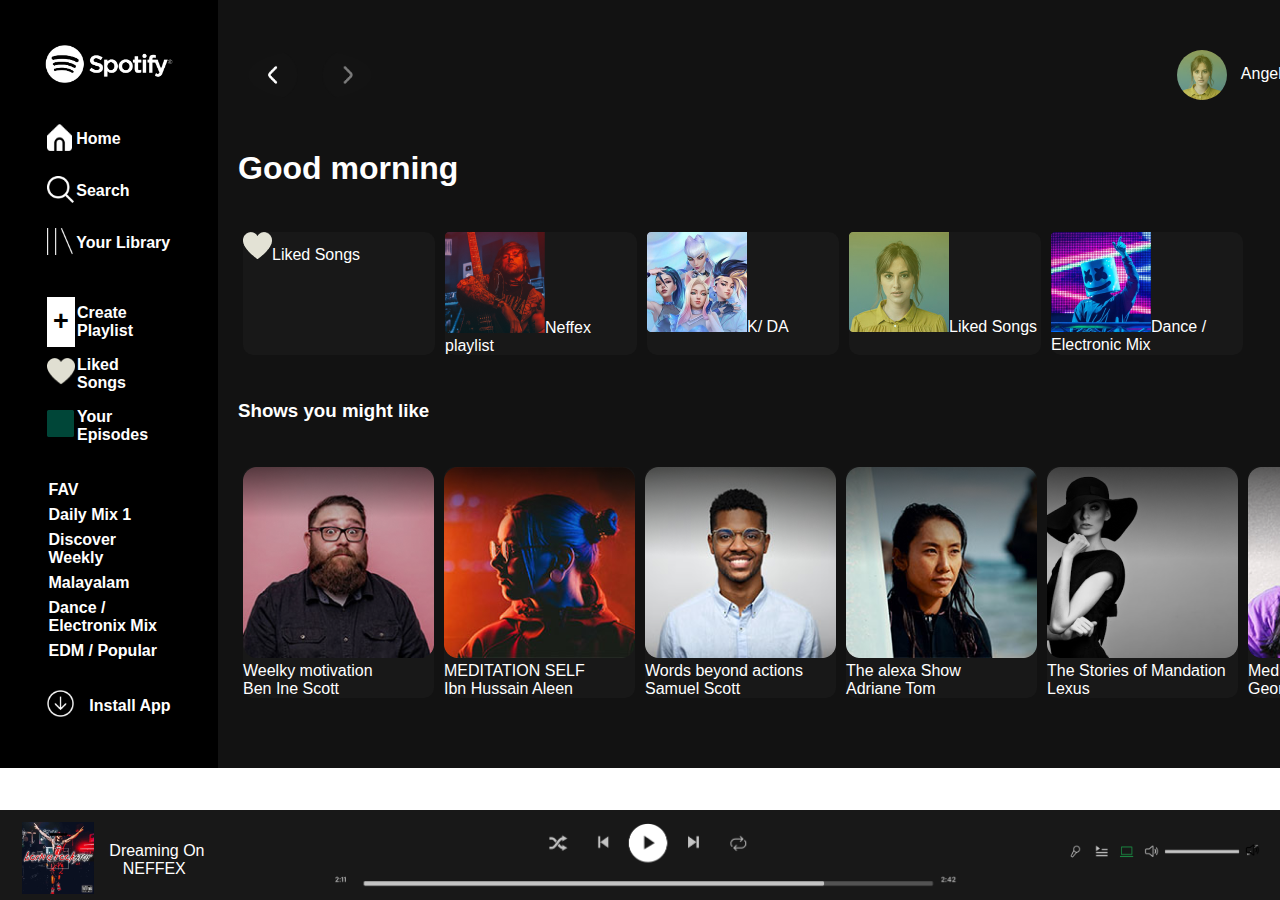
==== spotifyClone.html @ 3a81398f "CA Completed" ====
<!DOCTYPE html>
<html lang="en">
<head>
    <meta charset="UTF-8">
    <meta name="viewport" content="width=device-width, initial-scale=1.0">
    <title>Document</title>
    <link rel="stylesheet" href="spotifyClone.css">
</head>
<body>
    <div id="Upper-container">
    <section id="container-for-navigation-menu">
        <nav>
            <div class="nav-menu"><a href="#"><img src="./assets/Spotify logo.png" alt="" id="logo"></a></div>
        <div class="nav-menu" id="general-nav-menu">
            <table cellpadding = "10px" id="general-nav-menu-table">
                <tr>
                    <td><img src="./assets/Home.png" alt="home" class="nav-menu-images"></td>
                    <td>Home</td>
                </tr>
                <tr>
                    <td><img src="./assets/Search.png" alt="search" class="nav-menu-images"></td>
                    <td>Search</td>
                </tr>
                <tr>
                    <td><img src="./assets/YourLibrary.png" alt="yourLibrary" class="nav-menu-images"></td>
                    <td>Your Library</td>
                </tr>
            </table>
        </div>

        <div class="nav-menu" id="playlist-nav-menu">
            <table cellpadding = "10px" id="playlist-nav-menu-table">
                <tr>
                    <td id="addPlaylist">+</td>
                    <td>Create Playlist</td>
                </tr>
                <tr>
                    <td class="likedSongs"><img src="./assets/heart.png" alt="search" class="nav-menu-images"></td>
                    <td>Liked Songs</td>
                </tr>
                <tr>
                    <td><img src="./assets/object4.png" alt="" class="nav-menu-images"></td>
                    <td>Your Episodes</td>
                </tr>
            </table>
        </div>

        <div class="nav-menu" id="fav-list-menu">
            <ul>
                <li><strong>FAV</strong></li>
                <li>Daily Mix 1</li>
                <li>Discover Weekly</li>
                <li>Malayalam</li>
                <li>Dance / Electronix Mix</li>
                <li>EDM / Popular</li>
            </ul>
        </div>
        <div class="nav-menu" id="install-app">
            <table cellpadding = "10px" id="install-table">
                <tr>
                    <td><a href="#">
                        <span><img src="./assets/grommet-icons_install-option.png" alt="" class="nav-menu-images"></span>
                    </a></td>
                    <td><a href="#">
                        <span>&nbsp;&nbsp;&nbsp;Install App</span>
                    </a></td>
                </tr>
            </table>
        </div>
        </nav>
    </section>
    <section id="container-for-song-lists">
        <div class="song-lists" id="top-bar">
            <img src="./assets/top arrow navigation.png" alt="navArrow" class="top-nav">
            <span>
                <span><img src="./assets/image1.png" alt="userImg" class="top-nav"></span>
                <span>Angel</span>
                <span><img src="./assets/fi-ss-caret-down.png" alt="" class="top-nav"></span>
            </span>
        </div>
        <h1 class="song-lists">Good morning</h1>
        <div class="song-lists">
            <ul id = "SongList">
                <li><img src="./assets/heart.png" alt=""><span>Liked Songs</span></li>
                <li><img src="./assets/image4.png" alt=""><span>Neffex playlist</span></li>
                <li><img src="./assets/image3.png" alt=""><span>K/ DA</span></li>
                <li class="likedSongs"><img src="./assets/image1.png" alt=""><span>Liked Songs</span></li>
                <li><img src="./assets/image2.png" alt=""><span>Dance / Electronic
                    Mix</span></li>
            </ul>
        </div>
        <div class="song-lists" id="shows-you-migt-like-heading">
            <h3>Shows you might like</h3>
            <p>SEE ALL</p>
        </div>
        
        <div class="song-lists">
            <ul>
                <li><img src="./assets/image9.png" alt="">Weelky motivation <br> Ben Ine Scott</li>
                <li><img src="./assets/image8.png" alt="">MEDITATION SELF <br> Ibn Hussain Aleen</li>
                <li><img src="./assets/image7.png" alt="">Words beyond actions <br> Samuel Scott</li>
                <li><img src="./assets/image6.png" alt="">The alexa Show <br> Adriane Tom</li>
                <li><img src="./assets/image5.png" alt="">The Stories of Mandation <br> Lexus</li>
                <li><img src="./assets/image10.png" alt="">Meditation Daily basis <br> Georgine Martha</li>
            </ul>
        </div>
    </section>
    </div>

    <div id="lower-container">
                <div id="current-song-logo">
                    <table>
                        <tr>
                            <td><img src="./assets/image11.png" alt="" id="current-song-logo"></td>
                            <td>&nbsp;&nbsp;&nbsp;Dreaming On <br>&nbsp;&nbsp;&nbsp;&nbsp;&nbsp;&nbsp;NEFFEX</td>
                        </tr>
                    </table>
                </div>
                <div><img src="./assets/Music Player Options.png" alt="" id="controls">
                </div>
                <div >
                    <img src="./assets/Right options.png" alt="" id="right-options">
                </div>
    </div>
    </div>
</body>
</html>
---- spotifyClone.css ----
@import url('');

*{
    margin: 0px;
    padding: 0px;
    color: white;
    font-family: Verdana, Geneva, Tahoma, sans-serif;
    box-sizing: border-box;
}

a{
   
    text-decoration: none;
}
ul{
    list-style-type: none;
}

#container-for-navigation-menu{
    background-color: black;
    width: 20vw;
    padding: 20px;
}

#container-for-navigation-menu div{
    margin: 25px;
    font-weight: 600;
}

#container-for-song-lists{
    background-color: #121212;
    width: 90vw;
}

#lower-container{
    background-color: #181818;
    position: fixed;
    bottom: 0px;
    height: 10vh;
    width: 100vw;
}
#Upper-container{
    display: flex;
    flex-direction: row;
}
.nav-menu-images{
    height: 3vh;
}
.nav-menu{
    margin: 10px;
}
#logo{
    width: 10vw;
}
#addPlaylist{
    font-size: 3vh;
    background-color: white;
    color: black;
    text-align: center;
}
#playlist-nav-menu-table,#general-nav-menu-table{
    height: 17.5vh;
    width: 100%;
}
#playlist-nav-menu-table td, #general-nav-menu-table td,#install-table{
    vertical-align:middle;
}
#fav-list-menu li{
    padding: 3.5px;
}
#lower-container{
    display: flex;
    flex-direction: row;
    justify-content: space-between;
    padding-left: 20px;
    padding-right: 20px;
    padding-top: 10px;
}
#container-current-song div{
    margin-top: auto;
    margin-bottom: auto;
}
#current-device{
    background-color: #1ED760;
}
#current-song-logo,#controls{
    height: 8vh;
}
#controls{
    height: 8vh;
    margin-left: 30px;
}
#right-options{
    width: 15vw;
    margin-top: 20px;
}
#current-song div{
    display: inline-block;
}
.song-lists{
    display: flex;
    margin-left: 20px;
    margin-right: 20px;
    margin-top: 40px;
    margin-bottom: 40px;
    justify-content: space-between;
    flex-wrap: wrap;
}
.song-lists ul{
    display: flex;
}
.song-lists ul li{
    background-color: #181818;
    margin: 5px;
    border-radius: 10px;
    vertical-align:middle;
}
#top-bar .top-nav{
    height: 70px;
    border-radius: 50%;
    vertical-align:middle;
    font-size: 50px;
    padding: 10px;
}
#SongList li {
    width: 15vw;
    vertical-align: middle;
}
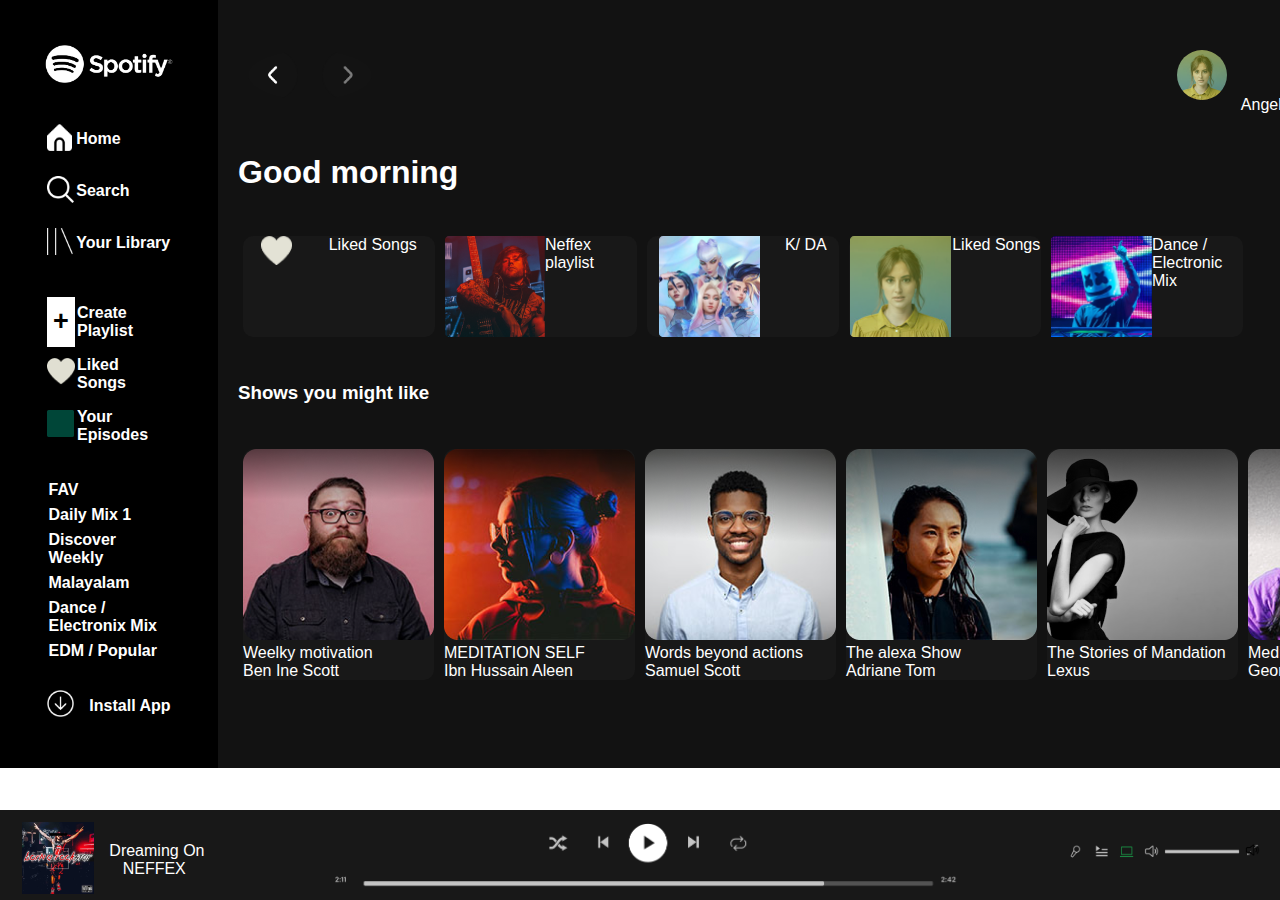
==== commit 013c4896: "Completed CA" ====
--- a/spotifyClone.html
+++ b/spotifyClone.html
@@ -14,16 +14,22 @@
         <div class="nav-menu" id="general-nav-menu">
             <table cellpadding = "10px" id="general-nav-menu-table">
                 <tr>
+                    <a href="#">
                     <td><img src="./assets/Home.png" alt="home" class="nav-menu-images"></td>
                     <td>Home</td>
+                    </a>
                 </tr>
                 <tr>
+                    <a href="#">
                     <td><img src="./assets/Search.png" alt="search" class="nav-menu-images"></td>
                     <td>Search</td>
+                    </a>
                 </tr>
-                <tr>
+                <tr> 
+                    <a href="#">
                     <td><img src="./assets/YourLibrary.png" alt="yourLibrary" class="nav-menu-images"></td>
                     <td>Your Library</td>
+                    </a>
                 </tr>
             </table>
         </div>
@@ -31,28 +37,34 @@
         <div class="nav-menu" id="playlist-nav-menu">
             <table cellpadding = "10px" id="playlist-nav-menu-table">
                 <tr>
+                    <a href="#">
                     <td id="addPlaylist">+</td>
                     <td>Create Playlist</td>
+                    </a>
                 </tr>
                 <tr>
+                    <a href="#">
                     <td class="likedSongs"><img src="./assets/heart.png" alt="search" class="nav-menu-images"></td>
                     <td>Liked Songs</td>
+                    </a>
                 </tr>
                 <tr>
+                    <a href="#">
                     <td><img src="./assets/object4.png" alt="" class="nav-menu-images"></td>
                     <td>Your Episodes</td>
+                    </a>
                 </tr>
             </table>
         </div>
 
         <div class="nav-menu" id="fav-list-menu">
             <ul>
-                <li><strong>FAV</strong></li>
-                <li>Daily Mix 1</li>
-                <li>Discover Weekly</li>
-                <li>Malayalam</li>
-                <li>Dance / Electronix Mix</li>
-                <li>EDM / Popular</li>
+                <li><a href="#"><strong>FAV</strong></a></li>
+                <li><a href="#">Daily Mix 1</a></li>
+                <li><a href="#">Discover Weekly</a></li>
+                <li><a href="#">Malayalam</a></li>
+                <li><a href="#">Dance / Electronix Mix</a></li>
+                <li><a href="#">EDM / Popular</a></li>
             </ul>
         </div>
         <div class="nav-menu" id="install-app">
@@ -81,7 +93,7 @@
         <h1 class="song-lists">Good morning</h1>
         <div class="song-lists">
             <ul id = "SongList">
-                <li><img src="./assets/heart.png" alt=""><span>Liked Songs</span></li>
+                <li><img src="./assets/heart.png" alt="" id="likedSong"><span>Liked Songs</span></li>
                 <li><img src="./assets/image4.png" alt=""><span>Neffex playlist</span></li>
                 <li><img src="./assets/image3.png" alt=""><span>K/ DA</span></li>
                 <li class="likedSongs"><img src="./assets/image1.png" alt=""><span>Liked Songs</span></li>
--- a/spotifyClone.css
+++ b/spotifyClone.css
@@ -113,17 +113,19 @@
     background-color: #181818;
     margin: 5px;
     border-radius: 10px;
-    vertical-align:middle;
 }
 #top-bar .top-nav{
     height: 70px;
     border-radius: 50%;
-    vertical-align:middle;
     font-size: 50px;
     padding: 10px;
+    align-items: center;
+}
+#likedSong{
+    height: 30px;
 }
 #SongList li {
+    display: flex;
     width: 15vw;
-    vertical-align: middle;
-}
-
+    justify-content:space-around;
+}